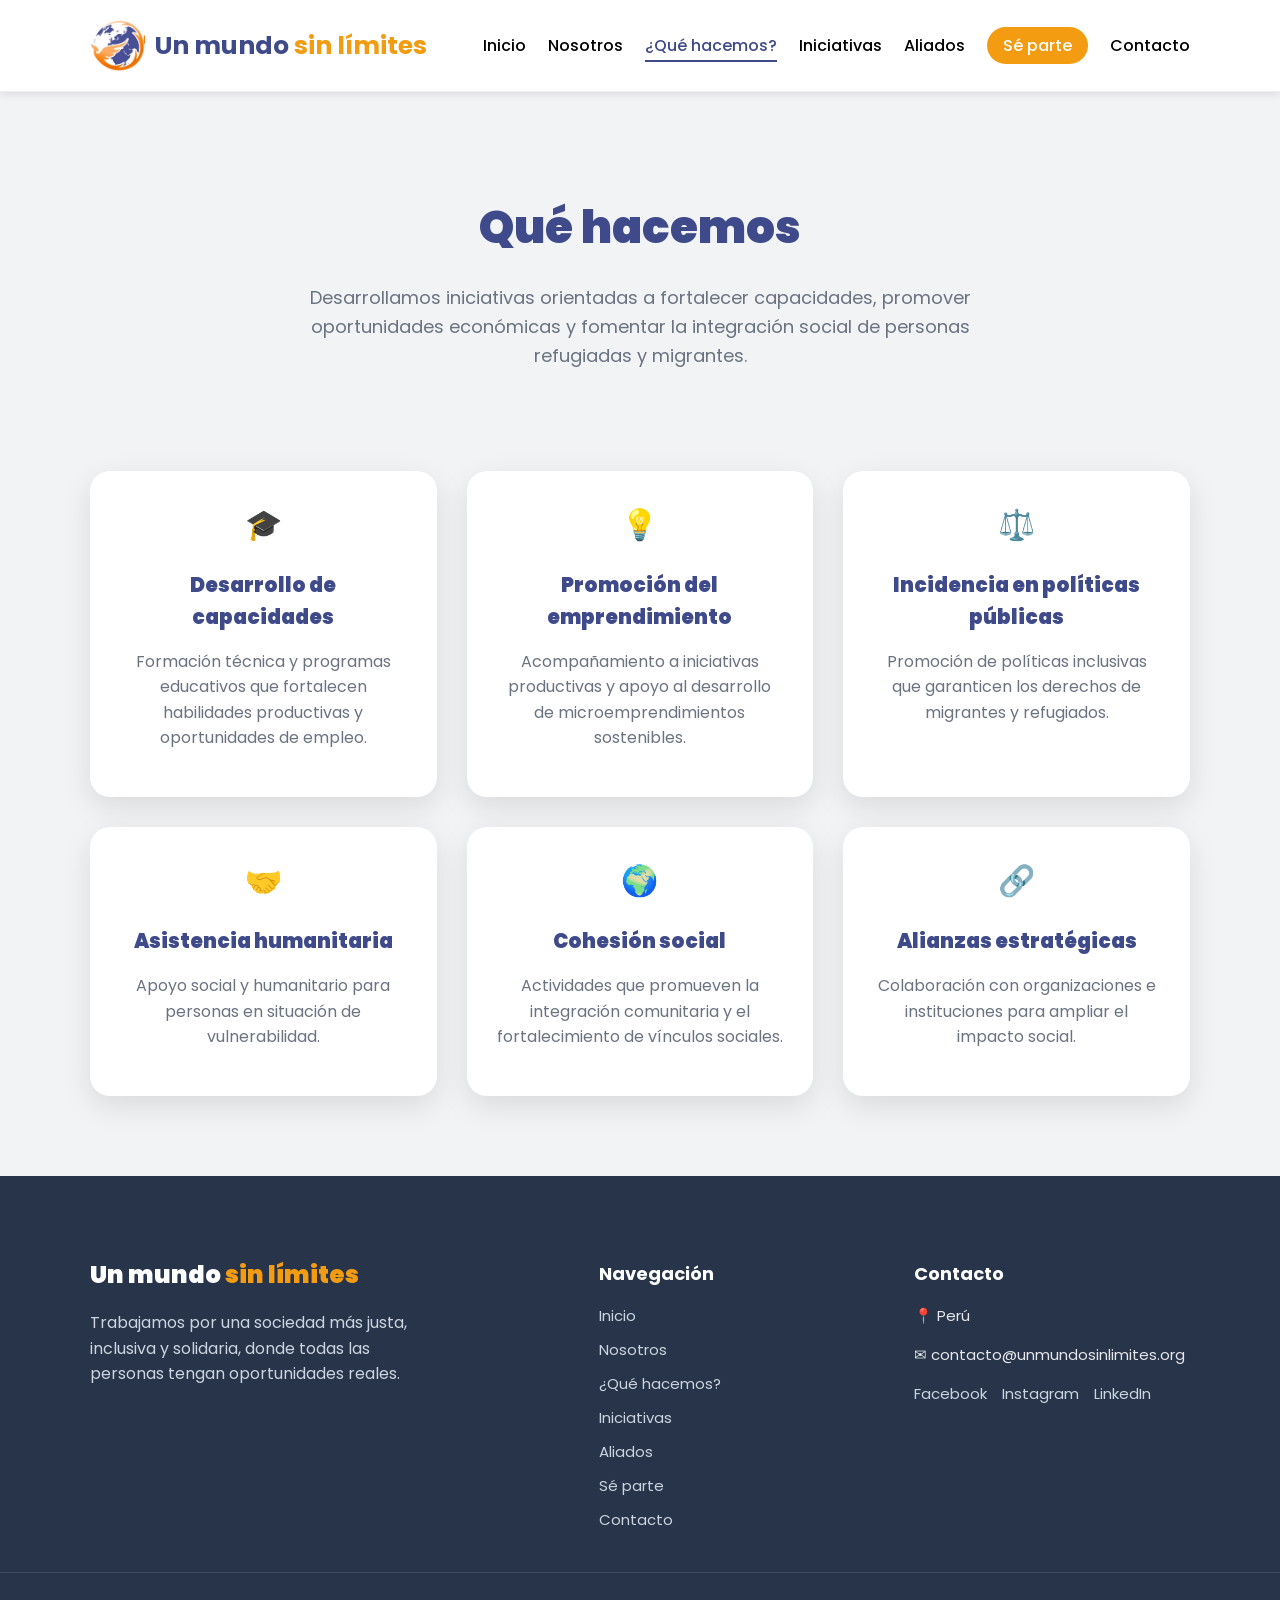
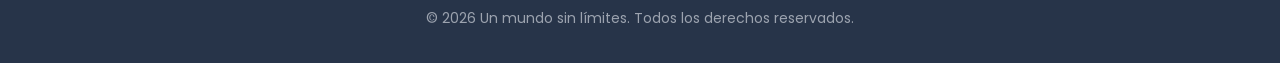
==== que-hacemos.html @ b0b86fc5 "Carga inicial" ====
<!DOCTYPE html>
<html lang="es">
<head>
    <meta charset="UTF-8">
    <meta name="viewport" content="width=device-width, initial-scale=1.0">
    <title>Un mundo sin límites | ¿ Qué hacemos ?</title>
    <link rel="preconnect" href="https://fonts.googleapis.com">
    <link rel="preconnect" href="https://fonts.gstatic.com" crossorigin>
    <link href="https://fonts.googleapis.com/css2?family=Poppins:wght@300;400;500;600;700&display=swap" rel="stylesheet">
    <link rel="stylesheet" href="assets/css/normalize.css">
    <link rel="stylesheet" href="assets/css/styles.css">
</head>
<body>
    <header class="header">
        <div class="header__contenedor">
            <div class="header__barra">
                <a href="index.html" class="header__logo">
                    <img src="assets/img/logo.jpg" alt="Logo Un mundo sin límites" class="header__logo-imagen">
                    <span class="header__logo-texto">Un mundo <strong>sin límites</strong></span>
                </a>
                <nav class="navegacion">
                    <a href="index.html" class="navegacion__link">Inicio</a>
                    <a href="nosotros.html" class="navegacion__link">Nosotros</a>
                    <a href="que-hacemos.html" class="navegacion__link navegacion__link--activo">¿Qué hacemos?</a>
                    <a href="iniciativas.html" class="navegacion__link">Iniciativas</a>
                    <a href="aliados.html" class="navegacion__link">Aliados</a>
                    <a href="se-parte.html" class="navegacion__link navegacion__link--boton">Sé parte</a>
                    <a href="contacto.html" class="navegacion__link">Contacto</a>
                </nav>
            </div>
        </div>
    </header>

    <main>
        <section class="quehacemos">
            <div class="quehacemos__contenedor">
                <header class="quehacemos__encabezado">
                    <h1 class="quehacemos__titulo">Qué hacemos</h1>
                    <p class="quehacemos__descripcion">
                        Desarrollamos iniciativas orientadas a fortalecer capacidades, promover oportunidades
                        económicas y fomentar la integración social de personas refugiadas y migrantes.
                    </p>
                </header>

                <div class="quehacemos__grid">
                    <article class="accion">
                        <div class="accion__icono">🎓</div>
                        <h3 class="accion__titulo">Desarrollo de capacidades</h3>
                        <p class="accion__texto">Formación técnica y programas educativos que fortalecen habilidades productivas y oportunidades de empleo.</p>
                    </article>
                    <article class="accion">
                        <div class="accion__icono">💡</div>
                        <h3 class="accion__titulo">Promoción del emprendimiento</h3>
                        <p class="accion__texto">Acompañamiento a iniciativas productivas y apoyo al desarrollo de microemprendimientos sostenibles.</p>
                    </article>
                    <article class="accion">
                        <div class="accion__icono">⚖️</div>
                        <h3 class="accion__titulo">Incidencia en políticas públicas</h3>
                        <p class="accion__texto">Promoción de políticas inclusivas que garanticen los derechos de migrantes y refugiados.</p>
                    </article>
                    <article class="accion">
                        <div class="accion__icono">🤝</div>
                        <h3 class="accion__titulo">Asistencia humanitaria</h3>
                        <p class="accion__texto">Apoyo social y humanitario para personas en situación de vulnerabilidad.</p>
                    </article>
                    <article class="accion">
                        <div class="accion__icono">🌍</div>
                        <h3 class="accion__titulo">Cohesión social</h3>
                        <p class="accion__texto">Actividades que promueven la integración comunitaria y el fortalecimiento de vínculos sociales.</p>
                    </article>
                    <article class="accion">
                        <div class="accion__icono">🔗</div>
                        <h3 class="accion__titulo">Alianzas estratégicas</h3>
                        <p class="accion__texto">Colaboración con organizaciones e instituciones para ampliar el impacto social.</p>
                    </article>
                </div>
            </div>
        </section>
    </main>

    <footer class="footer">
        <div class="footer__contenedor">
            <div class="footer__brand">
                <h3 class="footer__logo">Un mundo <span>sin límites</span></h3>
                <p class="footer__texto">
                    Trabajamos por una sociedad más justa, inclusiva y solidaria, donde todas las personas tengan oportunidades reales.
                </p>
            </div>

            <div>
                <h4 class="footer__titulo">Navegación</h4>
                <nav class="footer__nav">
                    <a class="footer__link" href="index.html">Inicio</a>
                    <a class="footer__link" href="nosotros.html">Nosotros</a>
                    <a class="footer__link" href="que-hacemos.html">¿Qué hacemos?</a>
                    <a class="footer__link" href="iniciativas.html">Iniciativas</a>
                    <a class="footer__link" href="aliados.html">Aliados</a>
                    <a class="footer__link" href="se-parte.html">Sé parte</a>
                    <a class="footer__link" href="contacto.html">Contacto</a>
                </nav>
            </div>

            <div>
                <h4 class="footer__titulo">Contacto</h4>
                <p class="footer__info">📍 Perú</p>
                <p class="footer__info">✉ contacto@unmundosinlimites.org</p>

                <div class="footer__redes">
                    <a class="footer__link" href="#">Facebook</a>
                    <a class="footer__link" href="#">Instagram</a>
                    <a class="footer__link" href="#">LinkedIn</a>
                </div>
            </div>
        </div>

        <div class="footer__copy">
            <p>&copy; 2026 Un mundo sin límites. Todos los derechos reservados.</p>
        </div>
    </footer>
</body>
</html>
---- assets/css/styles.css ----
:root {
    --azul: #3f4a8a;
    --naranja: #f39c12;
    --gris: #6b7280;
    --gris-claro: #f1f3f5;
    --blanco: #FFF;
    --negro: #000000;
    --fuentePrincipal: 'Poppins', sans-serif;
}
html {
    font-size: 62.5%;
    box-sizing: border-box;
}
*, *:before, *:after {
    box-sizing: inherit;
}
body {
    font-family: var(--fuentePrincipal);
    font-size: 1.6rem;
    line-height: 1.6;
}
h1, h2, h3 {
    font-weight: 900;
    margin: 2rem 0;
}
h1 {
    font-size: 5rem;
}
h2 {
    font-size: 4.6rem;
}
h3 {
    font-size: 3rem;
}
a {
    text-decoration: none;
}
img {
    max-width: 100%;
    display: block;
}
[class$="__contenedor"] {
    max-width: 110rem;
    width: 90%;
    margin: 0 auto;
}

/* Header */
.header {
    background-color: var(--blanco);
    border-bottom: 1px solid #eee;
}
@media (min-width: 768px) {
    .header {
        position: sticky;
        top: 0;
        z-index: 1000;
        box-shadow: 0 2px 8px rgba(0,0,0,0.1);
    }
}
.header__barra {
    display: flex;
    flex-direction: column;
    align-items: center;
    padding: 4rem 0;
    gap: 0;
}
@media (min-width: 768px) {
    .header__barra {
        padding: 2rem 0;
        gap: 2.5rem;
    }
}
@media (min-width: 992px) {
    .header__barra {
        flex-direction: row;
        justify-content: space-between;
    }
}
.header__logo {
    font-weight: 700;
    color: var(--azul);
    display: flex;
    align-items: center;
    gap: 1rem;
}
.header__logo-imagen {
    width: 5.5rem;
    height: auto;
}
.header__logo-texto {
    font-size: 2.5rem;
}
.header__logo-texto strong {
    color: var(--naranja);
    font-weight: 700;
}

/* Navegacion */
.navegacion {
    display: flex;
    flex-direction: column;
    align-items: center;
    margin-top: 2rem;
}
.navegacion__link {
    color: var(--negro);
    font-size: 1.6rem;
    font-weight: 500;
    transition: color .3s ease;
    padding: 0.8rem 0;
    position: relative;
}
.navegacion__link:hover,
.navegacion__link--activo {
    color: var(--azul);
}
@media (min-width: 768px) {
    .navegacion {
        flex-direction: row;
        gap: 2.2rem;
        margin-top: 0;
    }
    .navegacion__link {
        width: auto;
        padding: 0;
    }
    .navegacion__link--boton {
        padding: .6rem 1.6rem;
        background-color: var(--naranja);
        color: var(--blanco);
        border-radius: 2rem;
    }
}
.navegacion__link::after {
    content: '';
    position: absolute;
    bottom: -4px;
    left: 0;
    width: 0%;
    height: 2px;
    background-color: var(--azul);
    transition: width .3s ease;
}
.navegacion__link:hover,
.navegacion__link--activo {
    color: var(--azul);
}
.navegacion__link:hover::after,
.navegacion__link--activo::after {
    width: 100%;
}

/* Hero */
.hero {
    padding: 6rem 0 1rem;
}
.hero__contenedor {
    display: grid;
    grid-template-columns: 1fr;
    gap: 4rem;
}
.hero__contenido {
    display: flex;
    flex-direction: column;
    justify-content: center;
}
.hero__titulo {
    font-size: 4rem;
    line-height: 1.2;
}
.hero__titulo--resaltado {
    color: var(--naranja);
}
.hero__texto {
    margin: 2rem 0;
    color: var(--gris);
    max-width: 55rem;
}
.hero__acciones {
    display: flex;
    gap: 1.5rem;
    margin-top: 1rem;
    justify-content: center;
}
.hero__imagen img {
    border-radius: 2rem;
    box-shadow: 0 20px 40px rgba(0, 0, 0, 0.12), 0 8px 16px rgba(0, 0, 0, 0.08);
}
@media (min-width: 768px) {
    .hero {
        padding: 7rem 0;
    }
    .hero__contenedor {
        grid-template-columns: repeat(2, 1fr);
        align-items: center;
    }
    .hero__titulo {
        font-size: 5rem;
    }
    .hero__acciones {
        justify-content: flex-start;
    }
}

/* Botones */
.boton {
    padding: 1rem 2.5rem;
    border-radius: 3rem;
    font-weight: 500;
    text-align: center;
}
.boton--primario {
    background-color: var(--azul);
    color: var(--blanco);
    transition: background-color .3s ease-in-out;
}
.boton--primario:hover {
    background-color: #282d4f;
    border: 2px solid var(--azul);
}
.boton--secundario {
    border: 2px solid var(--azul);
    color: var(--azul);
    transition: background-color .3s ease-in-out;
}
.boton--secundario:hover {
    background-color: #3F4A8A33;
    color: #343d72;
}
.boton {
    transition: background-color .25s ease, transform .2s ease;
}
.boton:hover {
    transform: translateY(-2px);
}

/* Transición */
.transicion {
    background-color: var(--gris-claro);
    padding: 5rem 0;
}
.transicion__contenedor {
    text-align: center;
}
.transicion__texto {
    font-size: 2rem;
    color: var(--gris);
    font-weight: 500;
}
.transicion {
    background: linear-gradient(to bottom, var(--blanco) 0%, #e5e7eb 100%);
}
@media (min-width: 768px) {
    .transicion {
        padding: 6rem 0;
    }
}

/* Concepto */
.concepto {
    padding: 7rem 0;
}
.concepto__contenedor {
    text-align: center;
}
.concepto__titulo {
    font-size: 3.6rem;
    color: var(--azul);
}
.concepto__texto {
    color: var(--gris);
    margin-top: 2rem;
    font-size: 1.8rem;
}
@media (min-width: 768px) {
    .concepto {
        padding: 10rem 0;
    }
}

/* Compromiso */
.compromiso {
    background-color: var(--gris-claro);
    padding: 6rem 0;
}
.compromiso__contenedor {
    display: grid;
    gap: 3rem;
}
.compromiso__item {
    position: relative;
    padding: 4rem 3rem;
    border-radius: 2rem;
    background-size: cover;
    background-position: center;
    overflow: hidden;
    box-shadow: 0 10px 20px rgba(0,0,0,0.06), 0 4px 8px rgba(0,0,0,0.04);
    transition: transform .3s ease, box-shadow .3s ease;
}
.compromiso__item:hover {
    transform: translateY(-5px);
    box-shadow: 0 18px 40px rgba(0,0,0,0.10), 0 8px 15px rgba(0,0,0,0.1);
}
.compromiso__imagen {
    position: absolute;
    inset: 0;
    width: 100%;
    height: 100%;
    object-fit: cover;
    z-index: 0;
}
.compromiso__item::before {
    content: "";
    position: absolute;
    inset: 0;
    background: linear-gradient(to bottom, rgba(255,255,255,0.8), rgba(255,255,255,0.7));
    transition: background .4s ease-in-out;
    z-index: 1;
}
.compromiso__contenido {
    position: relative;
    z-index: 2;
}
.compromiso__titulo {
    font-size: 3.6rem;
    /*color: var(--azul);*/
    color: #1f2937;
    margin-bottom: 1rem;
    text-align: center;
    padding-bottom: 4rem;
}
.compromiso__subtitulo {
    font-size: 2.2rem;
    color: var(--azul);
    margin-bottom: 1rem;
}
.compromiso__texto {
    color: var(--gris);
    line-height: 1.6;
}
@media (min-width: 768px) {
    .compromiso {
        padding: 8rem 0;
    }
    .compromiso__contenedor {
        grid-template-columns: repeat(2, 1fr);
    }
}

/* Mensajes */
.mensajes {
    padding: 6rem 0;
}
.mensajes__contenedor {
    text-align: center;
}
.mensajes__texto {
    font-size: 2.4rem;
    font-weight: 500;
    color: var(--azul);
    font-style: italic;
}

/* Footer */
.footer {
    /*background-color: #1f2933;*/
    background-color: #273449;
    color: #e5e7eb;
    padding: 6rem 0 2rem;
    text-align: center;
}
@media (min-width: 768px) {
    .footer {
        text-align: left;
    }
}
.footer__contenedor {
    display: grid;
    gap: 4rem;
}
@media (min-width: 768px) {
    .footer__contenedor {
        /*grid-template-columns: 2fr 1fr 1fr;*/
        grid-template-columns: 3.4fr 2fr 2fr;
        align-items: start;
    }
}
.footer__brand {
    justify-items: center;
}
@media (min-width: 768px) {
    .footer__brand {
        justify-items: start;
    }
}
.footer__logo {
    font-size: 2.4rem;
    color: var(--blanco);
    margin-bottom: 1.5rem;
}
.footer__logo span {
    color: var(--naranja);
}
.footer__texto {
    font-size: 1.6rem;
    color: #cbd5e1;
    line-height: 1.6;
    max-width: 35rem;
}
.footer__titulo {
    font-size: 1.8rem;
    margin-bottom: 1.5rem;
    color: var(--blanco);
}
.footer__nav {
    display: flex;
    flex-direction: column;
    gap: 1rem;
}
.footer__link {
    color: #cbd5e1;
    font-size: 1.5rem;
    transition: color .3s ease;
}
.footer__link:hover {
    color: var(--naranja);
}
.footer__info {
    font-size: 1.5rem;
    margin-bottom: .8rem;
}
.footer__redes {
    display: flex;
    gap: 1.5rem;
    margin-top: 1.5rem;
    justify-content: center;
}
@media (min-width: 768px) {
    .footer__redes {
        justify-content: flex-start;
    }
}
.footer__copy {
    border-top: 1px solid rgba(255,255,255,.1);
    margin-top: 4rem;
    padding-top: 2rem;
    text-align: center;
    font-size: 1.4rem;
    color: #9ca3af;
}

/* Hero Nosotros */
.hero-nosotros {
    position: relative;
    min-height: 65vh;
    display: flex;
    align-items: center;
    overflow: hidden;
}
.hero-nosotros__imagen {
    position: absolute;
    inset: 0;
    width: 100%;
    height: 100%;
    object-fit: cover;
    object-position: center 10%;
}
.hero-nosotros__overlay {
    position: absolute;
    inset: 0;
    background: linear-gradient(to top, rgba(0, 0, 0, 0.15), rgba(0, 0, 0, 0.1));
}
.hero-nosotros__contenedor {
    position: relative;
    max-width: 110rem;
    width: 90%;
    margin: 0 auto;
    color: var(--blanco);
}
.hero-nosotros__titulo {
    font-size: 4.2rem;
    max-width: 60rem;
}
.hero-nosotros__texto {
    margin-top: 2rem;
    font-size: 1.8rem;
    max-width: 55rem;
    line-height: 1.7;
}

/* Nosotros */
.nosotros {
    padding: 7rem 0;
    background-color: var(--blanco);
}
.nosotros__contenedor {
    max-width: 80rem;
    margin: 0 auto;
    text-align: center;
}
.nosotros__texto {
    font-size: 1.8rem;
    color: var(--gris);
}

/* Pilares */
.pilares {
    background-color: var(--gris-claro);
    padding: 8rem 0;
}
.pilares__contenedor {
    max-width: 110rem;
    width: 90%;
    margin: 0 auto;
    display: grid;
    gap: 3rem;
}
.pilares__card {
    background-color: var(--blanco);
    border-radius: 2rem;
    overflow: hidden;
    box-shadow: 0 10px 30px rgba(0,0,0,.15);
    transition: transform .3s ease, box-shadow .3s ease;
}
.pilares__card:hover {
    transform: translateY(-6px);
    box-shadow: 0 20px 45px rgba(0,0,0,.1);
}
.pilares__imagen {
    width: 100%;
    height: 22rem;
    object-fit: cover;
}
.pilares__contenido {
    padding: 3rem;
}
.pilares__titulo {
    font-size: 2.2rem;
    color: var(--azul);
    margin: 1rem auto;
}
.pilares__texto {
    font-size: 1.6rem;
    color: var(--gris);
    line-height: 1.6;
}

/* Responsive */
@media (min-width: 768px) {
    .pilares__contenedor {
        grid-template-columns: repeat(2, 1fr);
    }
}
@media (min-width: 1024px) {
    .pilares__contenedor {
        grid-template-columns: repeat(3, 1fr);
    }
    .hero-nosotros__titulo {
        font-size: 5rem;
    }
}

/*Que hacemos*/
.quehacemos {
    padding: 8rem 0;
    background-color: var(--gris-claro);
}
.quehacemos__encabezado {
    text-align: center;
    margin-bottom: 10rem;
}
.quehacemos__titulo {
    font-size: 4.5rem;
    margin-bottom: 2rem;
    color: var(--azul);
}
.quehacemos__descripcion {
    max-width: 70rem;
    margin: 0 auto;
    font-size: 1.8rem;
    color: var(--gris);
}
.quehacemos__grid {
    display: grid;
    gap: 3rem;
}
.accion {
    background-color: var(--blanco);
    padding: 3rem;
    border-radius: 2rem;
    text-align: center;
    box-shadow: 0 10px 30px rgba(0,0,0,0.1);
    transition: transform .3s ease, box-shadow .3s ease;
}
.accion:hover {
    transform: translateY(-6px);
    box-shadow: 0 20px 45px rgba(0,0,0,.08);
}
.accion__icono {
    font-size: 3rem;
    margin-bottom: 1.5rem;
}
.accion__titulo {
    font-size: 2rem;
    color: var(--azul);
    margin-bottom: 1rem;
}
.accion__texto {
    font-size: 1.6rem;
    color: var(--gris);
}
@media (min-width:768px) {
    .quehacemos__grid {
        grid-template-columns: repeat(2,1fr);
    }
}
@media (min-width:1024px) {
    .quehacemos__grid {
        grid-template-columns: repeat(3,1fr);
    }
}

/* Iniciativas */
.iniciativas {
    padding: 8rem 0;
    background-color: var(--gris-claro);
}
.iniciativas__encabezado {
    text-align: center;
    margin-bottom: 10rem;
}
.iniciativas__titulo {
    font-size: 4.5rem;
    margin-bottom: 2rem;
    color: var(--azul);
}
.iniciativas__descripcion {
    max-width: 70rem;
    margin: 0 auto;
    font-size: 1.8rem;
    color: var(--gris);
}

/* Aliados */
.aliados {
    padding: 8rem 0;
    background-color: var(--gris-claro);
}
.aliados__encabezado {
    text-align: center;
    margin-bottom: 10rem;
}
.aliados__titulo {
    font-size: 4.5rem;
    margin-bottom: 2rem;
    color: var(--azul);
}
.aliados__descripcion {
    max-width: 70rem;
    margin: 0 auto;
    font-size: 1.8rem;
    color: var(--gris);
}
.aliados__grid {
    display: grid;
    gap: 3rem;
}
.aliado {
    background-color: var(--blanco);
    border-radius: 1.2rem;
    overflow: hidden;
    box-shadow: 0 8px 20px rgba(0,0,0,0.1);
    transition: transform .3s ease, box-shadow .3s ease;
}
.aliado:hover {
    transform: translateY(-6px);
    box-shadow: 0 20px 45px rgba(0,0,0,0.08);
}
.aliado__imagen {
    width: 100%;
    height: auto;
    object-fit:contain;
}
.aliado__contenido {
    padding: 2.4rem;
}
.aliado__titulo {
    font-size: 2rem;
    margin-top: 0;
    margin-bottom: 1rem;
    color: var(--azul);
}
.aliado__texto {
    font-size: 1.4rem;
    margin: 0;
    color: var(--gris);
}
@media (min-width: 478px){
    .aliados__grid {
        grid-template-columns: repeat(2,1fr);
    }
}
@media (min-width: 1024px){
    .aliados__grid {
        grid-template-columns: repeat(4,1fr);
    }
}

/* Se parte */
.se-parte {
    padding: 8rem 0 4rem;
    background-color: var(--gris-claro);
}
.se-parte__encabezado {
    text-align: center;
    margin-bottom: 10rem;
}
.se-parte__titulo {
    font-size: 4.5rem;
    color: var(--azul);
}
.se-parte__descripcion {
    max-width: 70rem;
    margin: 0 auto;
    font-size: 1.8rem;
    color: var(--gris);
}
.se-parte__bloque {
    display: grid;
    gap: 4rem;
    align-items: center;
    margin-bottom: 8rem;
}
.se-parte__contenido {
    max-width: 50rem;
}
.se-parte__bloque-titulo {
    font-size: 3rem;
    color: var(--azul);
    margin-bottom: 1.5rem;
}
.se-parte__texto {
    font-size: 1.6rem;
    color: var(--gris);
    margin-bottom: 2rem;
}
.se-parte__boton {
    display: inline-block;
    background-color: var(--naranja);
    color: var(--blanco);
    padding: 1.2rem 2.4rem;
    border-radius: 0.6rem;
    font-weight: 600;
    font-size: 1.5rem;
    text-align:center;
    width:100%;
    transition: background .3s ease;
}
.se-parte__boton:hover {
    background-color: #d8840c;
}
.se-parte__imagen {
    max-width: 45rem;
    margin: 0 auto;
}
.se-parte__imagen img {
    border-radius: 1.2rem;
    box-shadow: 0 10px 30px rgba(0,0,0,0.15);
}
@media (min-width: 768px){
    .se-parte__boton {
        width: auto;
    }
    .se-parte__bloque {
        grid-template-columns: 1fr 1fr;
    }
    .se-parte__bloque--invertido .se-parte__contenido {
        order: 2;
    }
    .se-parte__bloque--invertido .se-parte__imagen {
        order: 1;
    }
}

/* Contacto */
.contacto {
    padding: 8rem 0;
    background-color: var(--gris-claro);
}
.contacto__encabezado {
    text-align: center;
    margin-bottom: 10rem;
}
.contacto__titulo {
    color: var(--azul);
}
.contacto__descripcion {
    max-width: 70rem;
    margin: 0 auto;
    color: var(--gris);
    font-size: 1.8rem;
}
.contacto__formulario {
    max-width: 80rem;
    margin: 0 auto;
    background-color: var(--blanco);
    padding: 4rem;
    border-radius: 1rem;
    box-shadow: 0 10px 30px rgba(0,0,0,.05);
}
.contacto__grupo {
    display: grid;
    gap: 2rem;
    margin-bottom: 2rem;
}
.contacto__campo {
    display: flex;
    flex-direction: column;
    margin-bottom: 2rem;
}
.contacto__label {
    font-weight: 600;
    margin-bottom: 0.5rem;
}
.contacto__input,
.contacto__select,
.contacto__textarea {
    padding: 1.2rem;
    border: 1px solid #ddd;
    border-radius: 0.6rem;
    font-size: 1.6rem;
}
.contacto__textarea {
    height: 20rem;
    resize: none;
}
.contacto__boton {
    margin-top: 2rem;
    width: 100%;
    background-color: var(--azul);
    color: var(--blanco);
    border: none;
    padding: 1.4rem;
    border-radius: 0.6rem;
    font-size: 1.6rem;
    font-weight: 600;
    cursor: pointer;
    transition: background .3s ease;
}
.contacto__boton:hover {
    background-color: #2f3870;
}
@media (min-width:768px){
    .contacto__grupo {
        grid-template-columns: 1fr 1fr;
    }
    .contacto__boton {
        width: auto;
        padding: 1.4rem 3rem;
    }
}
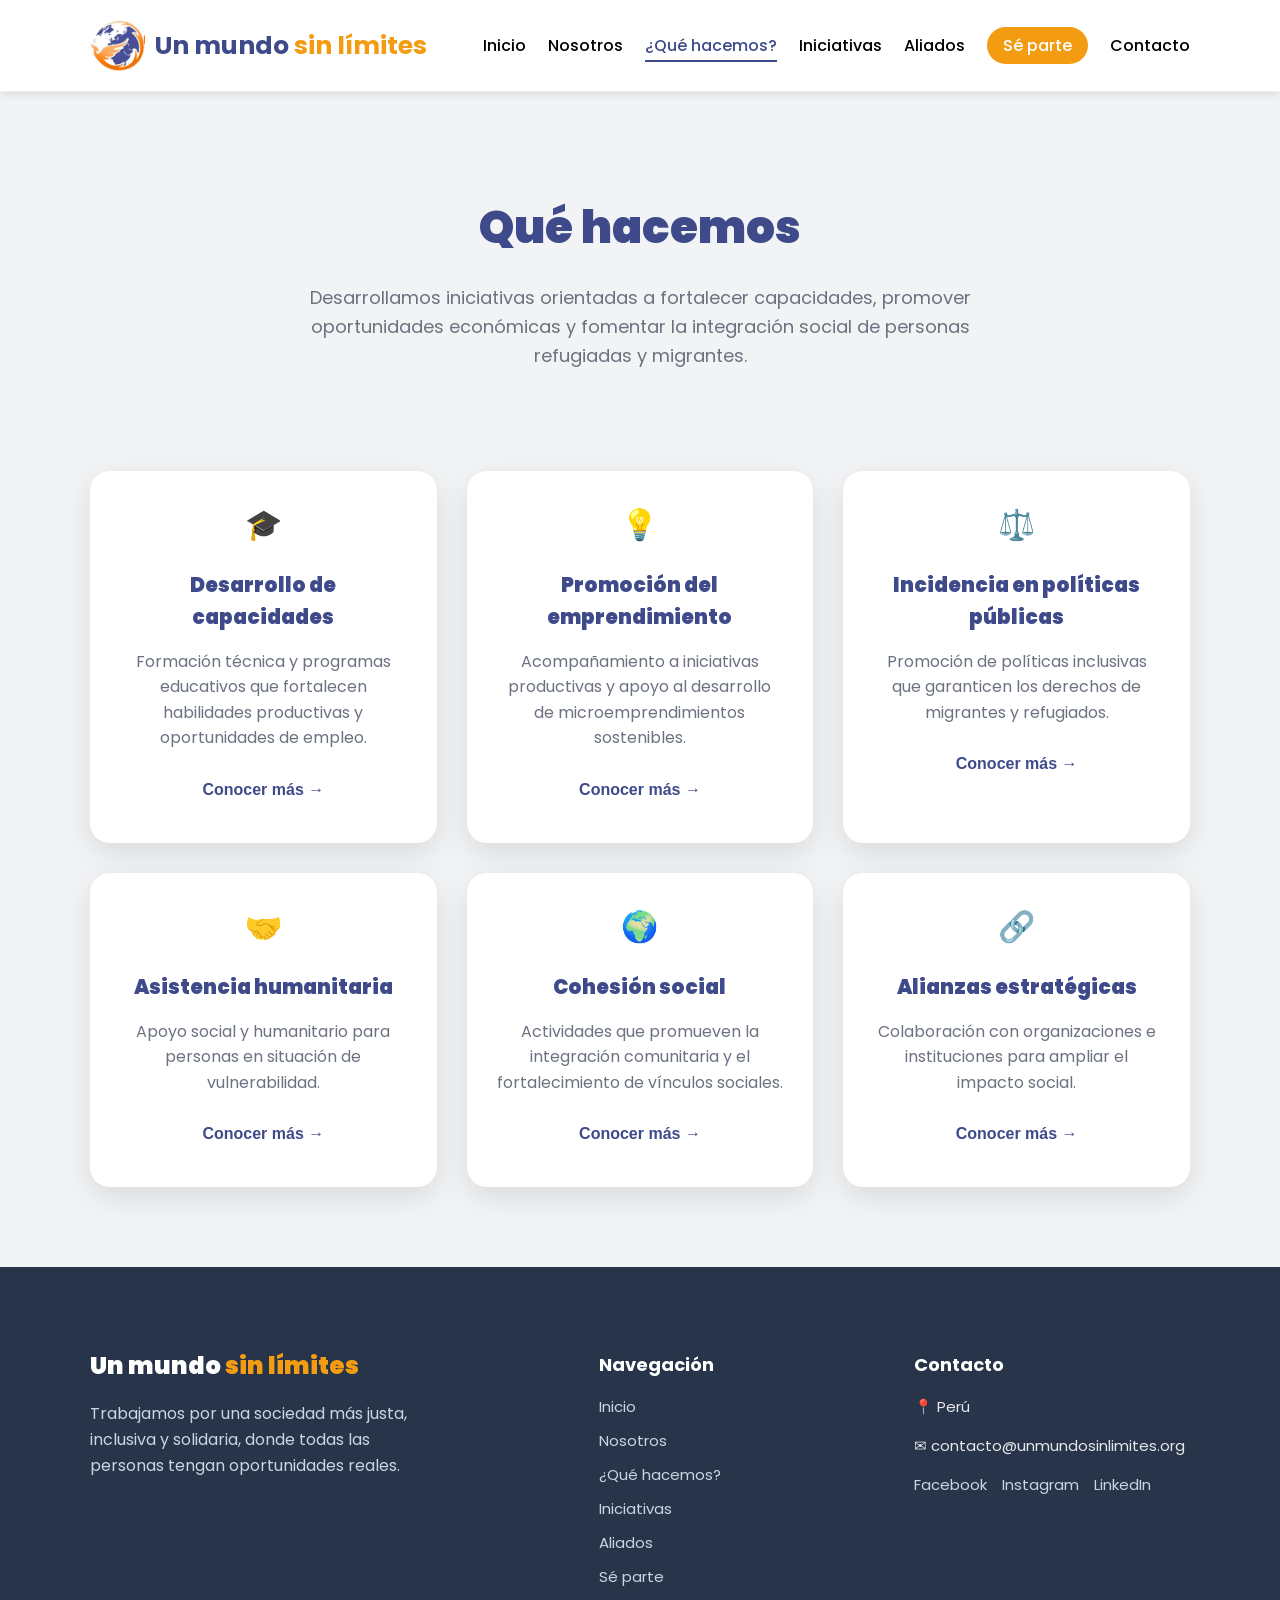
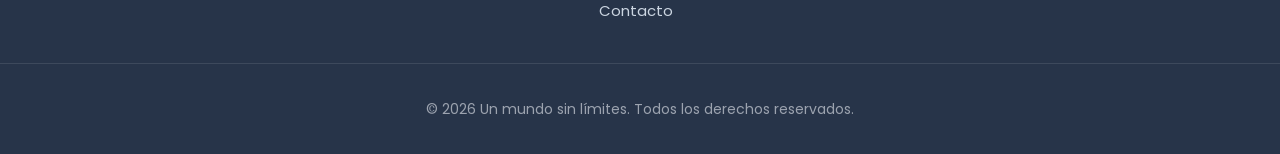
==== commit 34b9fe86: "feat: Agregando subpestañas - Líneas de acción" ====
--- a/que-hacemos.html
+++ b/que-hacemos.html
@@ -43,36 +43,47 @@
                 </header>
 
                 <div class="quehacemos__grid">
-                    <article class="accion">
+                    <a href="desarrollo-capacidades.html" class="accion">
                         <div class="accion__icono">🎓</div>
                         <h3 class="accion__titulo">Desarrollo de capacidades</h3>
                         <p class="accion__texto">Formación técnica y programas educativos que fortalecen habilidades productivas y oportunidades de empleo.</p>
-                    </article>
-                    <article class="accion">
+                        <span class="accion__link">Conocer más →</span>
+                    </a>
+
+                    <a href="emprendimiento.html" class="accion">
                         <div class="accion__icono">💡</div>
                         <h3 class="accion__titulo">Promoción del emprendimiento</h3>
                         <p class="accion__texto">Acompañamiento a iniciativas productivas y apoyo al desarrollo de microemprendimientos sostenibles.</p>
-                    </article>
-                    <article class="accion">
+                        <span class="accion__link">Conocer más →</span>
+                    </a>
+
+                    <a href="politicas-publicas.html" class="accion">
                         <div class="accion__icono">⚖️</div>
                         <h3 class="accion__titulo">Incidencia en políticas públicas</h3>
                         <p class="accion__texto">Promoción de políticas inclusivas que garanticen los derechos de migrantes y refugiados.</p>
-                    </article>
-                    <article class="accion">
+                        <span class="accion__link">Conocer más →</span>
+                    </a>
+
+                    <a href="asistencia-humanitaria.html" class="accion">
                         <div class="accion__icono">🤝</div>
                         <h3 class="accion__titulo">Asistencia humanitaria</h3>
                         <p class="accion__texto">Apoyo social y humanitario para personas en situación de vulnerabilidad.</p>
-                    </article>
-                    <article class="accion">
+                        <span class="accion__link">Conocer más →</span>
+                    </a>
+
+                    <a href="cohesion-social.html" class="accion">
                         <div class="accion__icono">🌍</div>
                         <h3 class="accion__titulo">Cohesión social</h3>
                         <p class="accion__texto">Actividades que promueven la integración comunitaria y el fortalecimiento de vínculos sociales.</p>
-                    </article>
-                    <article class="accion">
+                        <span class="accion__link">Conocer más →</span>
+                    </a>
+
+                    <a href="alianzas-estrategicas.html" class="accion">
                         <div class="accion__icono">🔗</div>
                         <h3 class="accion__titulo">Alianzas estratégicas</h3>
                         <p class="accion__texto">Colaboración con organizaciones e instituciones para ampliar el impacto social.</p>
-                    </article>
+                        <span class="accion__link">Conocer más →</span>
+                    </a>
                 </div>
             </div>
         </section>
--- a/assets/css/styles.css
+++ b/assets/css/styles.css
@@ -324,7 +324,6 @@
 }
 .compromiso__titulo {
     font-size: 3.6rem;
-    /*color: var(--azul);*/
     color: #1f2937;
     margin-bottom: 1rem;
     text-align: center;
@@ -364,7 +363,6 @@
 
 /* Footer */
 .footer {
-    /*background-color: #1f2933;*/
     background-color: #273449;
     color: #e5e7eb;
     padding: 6rem 0 2rem;
@@ -381,7 +379,6 @@
 }
 @media (min-width: 768px) {
     .footer__contenedor {
-        /*grid-template-columns: 2fr 1fr 1fr;*/
         grid-template-columns: 3.4fr 2fr 2fr;
         align-items: start;
     }
@@ -592,6 +589,8 @@
     text-align: center;
     box-shadow: 0 10px 30px rgba(0,0,0,0.1);
     transition: transform .3s ease, box-shadow .3s ease;
+    display: block;
+    color: inherit;
 }
 .accion:hover {
     transform: translateY(-6px);
@@ -609,6 +608,17 @@
 .accion__texto {
     font-size: 1.6rem;
     color: var(--gris);
+}
+.accion__link{
+    display: inline-block;
+    margin: 1rem auto;
+    font-size: 1.6rem;
+    font-weight: 600;
+    color: var(--azul);
+    transition: color .3s ease;
+}
+.accion:hover .accion__link{
+    color: var(--naranja);
 }
 @media (min-width:768px) {
     .quehacemos__grid {
@@ -826,6 +836,7 @@
 .contacto__input,
 .contacto__select,
 .contacto__textarea {
+    width: 100%;
     padding: 1.2rem;
     border: 1px solid #ddd;
     border-radius: 0.6rem;
@@ -859,4 +870,207 @@
         width: auto;
         padding: 1.4rem 3rem;
     }
-}+}
+
+/* Detalle Acción */
+.detalle-accion {
+    padding: 8rem 0;
+    background-color: var(--gris-claro);
+}
+.detalle-accion__hero {
+    display: grid;
+    gap: 5rem;
+    align-items: center;
+}
+.detalle-accion__contenido {
+    text-align: center;
+}
+.detalle-accion__etiqueta {
+    display: inline-block;
+    background-color: rgba(63, 74, 138, 0.1);
+    color: var(--azul);
+    padding: .8rem 1.6rem;
+    border-radius: 3rem;
+    font-size: 1.4rem;
+    font-weight: 600;
+    margin-bottom: 2rem;
+}
+.detalle-accion__titulo {
+    font-size: 4.5rem;
+    line-height: 1.2;
+    color: var(--azul);
+}
+.detalle-accion__descripcion {
+    font-size: 1.8rem;
+    color: var(--gris);
+    margin: 2rem auto 0;
+    max-width: 60rem;
+}
+.detalle-accion__acciones {
+    display: flex;
+    flex-direction: column;
+    gap: 1.5rem;
+    margin-top: 3rem;
+}
+.detalle-accion__imagen img {
+    width: 100%;
+    border-radius: 2rem;
+    box-shadow: 0 20px 40px rgba(0,0,0,.12);
+    object-fit: cover;
+}
+@media (min-width: 768px) {
+    .detalle-accion__hero {
+        grid-template-columns: repeat(2, 1fr);
+    }
+    .detalle-accion__contenido {
+        text-align: left;
+    }
+    .detalle-accion__descripcion {
+        margin: 2rem 0 0;
+    }
+    .detalle-accion__acciones {
+        flex-direction: row;
+    }
+}
+
+/* Impacto */
+.impacto {
+    padding: 8rem 0;
+    background-color: var(--blanco);
+}
+.impacto__encabezado {
+    text-align: center;
+    margin-bottom: 8rem;
+}
+.impacto__titulo {
+    color: var(--azul);
+}
+.impacto__descripcion {
+    max-width: 70rem;
+    margin: 0 auto;
+    font-size: 1.8rem;
+    color: var(--gris);
+}
+.impacto__grid {
+    display: grid;
+    gap: 3rem;
+}
+.impacto__card {
+    background-color: var(--gris-claro);
+    padding: 4rem 3rem;
+    border-radius: 2rem;
+    text-align: center;
+    box-shadow: 0 10px 20px rgba(0,0,0,0.06), 0 4px 8px rgba(0,0,0,0.04);
+    transition: transform .3s ease, box-shadow .3s ease;
+}
+.impacto__card:hover {
+    transform: translateY(-5px);
+    box-shadow: 0 18px 40px rgba(0,0,0,0.10), 0 8px 15px rgba(0,0,0,0.1);
+}
+.impacto__icono {
+    font-size: 3.5rem;
+    margin-bottom: 2rem;
+}
+.impacto__card-titulo {
+    font-size: 2.2rem;
+    color: var(--azul);
+}
+.impacto__texto {
+    font-size: 1.6rem;
+    color: var(--gris);
+}
+@media (min-width: 768px) {
+    .impacto__grid {
+        grid-template-columns: repeat(3, 1fr);
+    }
+}
+
+/* Programas */
+.programas {
+    padding: 8rem 0;
+    background-color: var(--gris-claro);
+}
+.programas__grid {
+    display: grid;
+    gap: 8rem;
+    align-items: center;
+}
+.programas__imagen img {
+    width: 100%;
+    border-radius: 2rem;
+    box-shadow: 0 20px 40px rgba(0,0,0,.12);
+}
+.programas__etiqueta {
+    display: inline-block;
+    background-color: rgba(243, 156, 18, 0.15);
+    color: #c97d0a;
+    padding: .8rem 1.6rem;
+    border-radius: 3rem;
+    font-size: 1.4rem;
+    font-weight: 600;
+    margin-bottom: 2rem;
+}
+.programas__titulo {
+    color: var(--azul);
+    line-height: 1.2;
+}
+.programas__texto {
+    margin-top: 2rem;
+    font-size: 1.7rem;
+    color: var(--gris);
+}
+.programas__lista {
+    margin-top: 3rem;
+    padding: 0;
+    list-style: none;
+}
+.programas__item {
+    position: relative;
+    padding: 0.5rem 3rem 0;
+    /*padding-left: 3rem;*/
+    margin-bottom: 1.8rem;
+    color: var(--gris);
+    font-size: 1.6rem;
+}
+.programas__item::before {
+    content: "•";
+    position: absolute;
+    left: 0;
+    top: 0;
+    color: var(--naranja);
+    font-size: 2.2rem;
+}
+@media (min-width: 768px) {
+    .programas__grid {
+        grid-template-columns: repeat(2, 1fr);
+    }
+}
+
+/* CTA */
+.detalle-cta {
+    padding: 8rem 0;
+    background-color: var(--blanco);
+}
+.detalle-cta__contenido {
+    background: linear-gradient(135deg, #3f4a8a, #2f3870);
+    border-radius: 3rem;
+    padding: 6rem 4rem;
+    text-align: center;
+    color: var(--blanco);
+    box-shadow: 0 20px 40px rgba(0,0,0,.2);
+}
+.detalle-cta__titulo {
+    color: var(--blanco);
+    font-size: 4rem;
+}
+.detalle-cta__texto {
+    max-width: 65rem;
+    margin: 2rem auto 3rem;
+    font-size: 1.8rem;
+    color: rgba(255,255,255,.85);
+}
+
+
+
+
+
